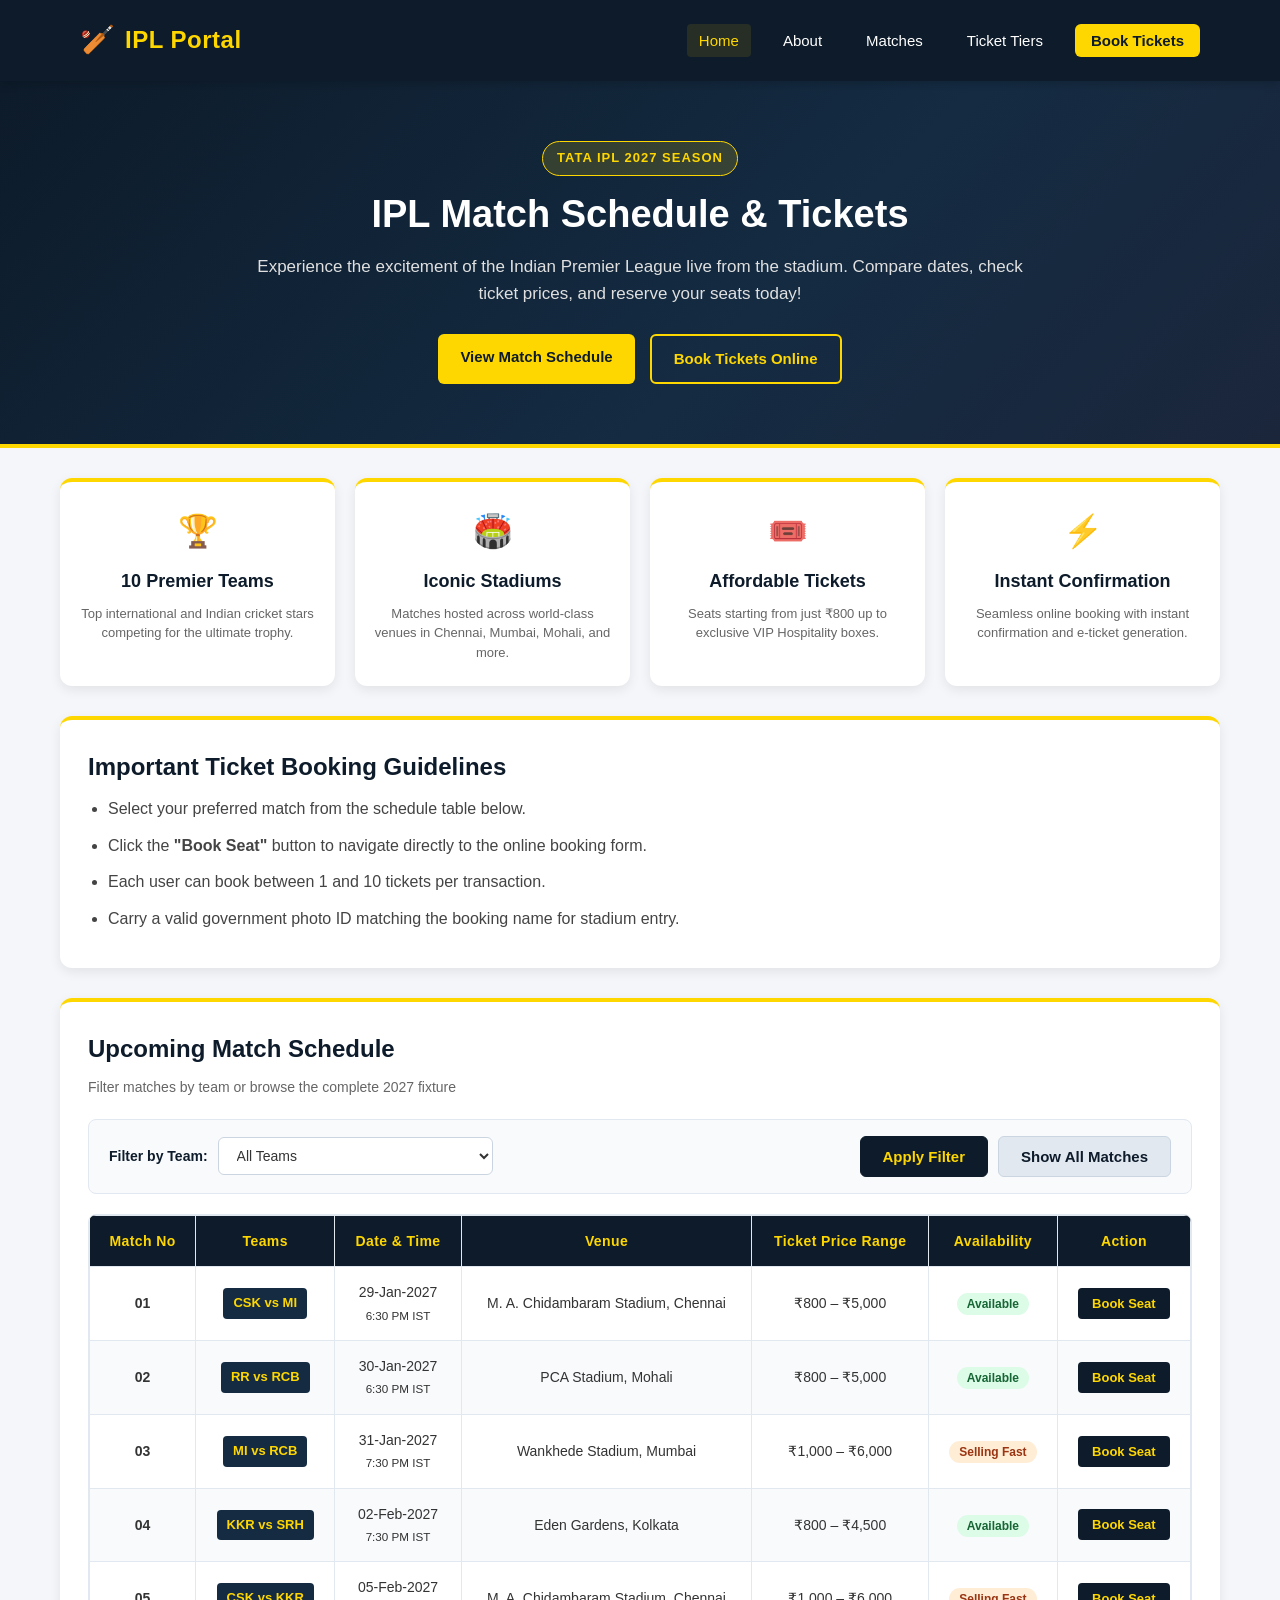
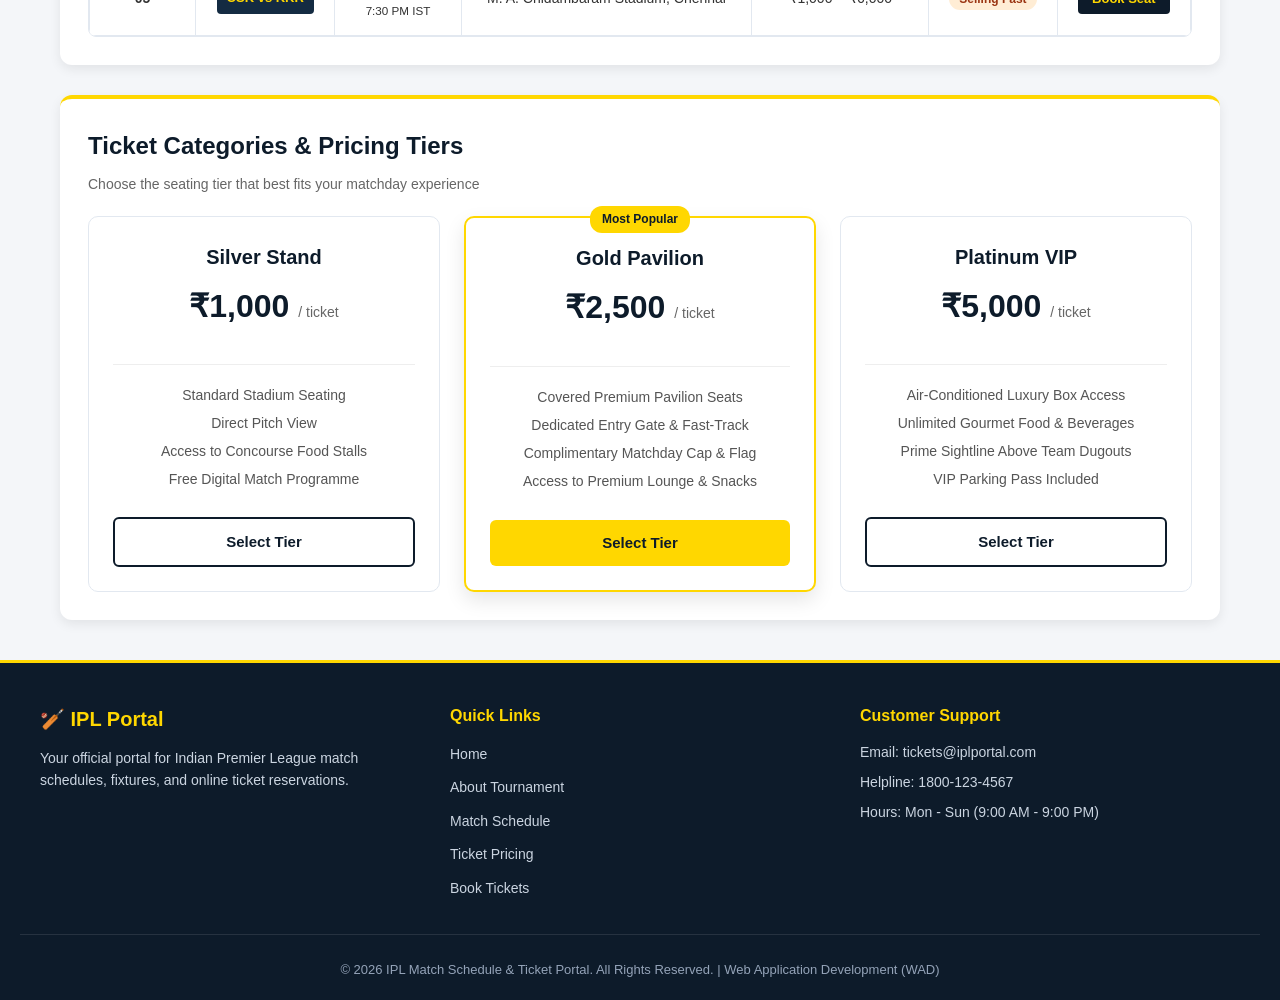
==== Assignment8/index.html @ b497ddb4 "Assignment 8: Implement responsive layout and mobile design." ====
<!DOCTYPE html>
<html lang="en">
<head>
  <meta charset="UTF-8" />
  <meta name="viewport" content="width=device-width, initial-scale=1.0" />
  <title>IPL Match Schedule & Ticket Portal - Assignment 8</title>
  <link rel="stylesheet" href="style.css" />
</head>
<body>

  <!-- Responsive Navigation Bar -->
  <header>
    <nav class="navbar">
      <div class="nav-brand">
        <span class="brand-icon">🏏</span>
        <h1 class="brand-title">IPL Portal</h1>
      </div>

      <!-- Hamburger button for mobile devices -->
      <button class="nav-toggle" id="navToggle" aria-label="Toggle navigation">
        <span class="bar"></span>
        <span class="bar"></span>
        <span class="bar"></span>
      </button>

      <ul class="nav-links" id="navLinks">
        <li><a href="#home" class="nav-link active">Home</a></li>
        <li><a href="#about" class="nav-link">About</a></li>
        <li><a href="#matches" class="nav-link">Matches</a></li>
        <li><a href="#pricing" class="nav-link">Ticket Tiers</a></li>
        <li><a href="../Assignment9/book-validation.html" class="nav-link btn-link">Book Tickets</a></li>
      </ul>
    </nav>
  </header>

  <!-- Hero Section -->
  <section class="hero" id="home">
    <div class="hero-content">
      <span class="hero-badge">TATA IPL 2027 Season</span>
      <h1>IPL Match Schedule &amp; Tickets</h1>
      <p>Experience the excitement of the Indian Premier League live from the stadium. Compare dates, check ticket prices, and reserve your seats today!</p>
      <div class="hero-actions">
        <a href="#matches" class="btn btn-gold">View Match Schedule</a>
        <a href="../Assignment9/book-validation.html" class="btn btn-outline">Book Tickets Online</a>
      </div>
    </div>
  </section>

  <!-- Main Container -->
  <main class="container">

    <!-- Responsive Information Cards (CSS Grid) -->
    <section class="card-grid" id="about">
      <div class="card stat-card">
        <div class="stat-icon">🏆</div>
        <h3>10 Premier Teams</h3>
        <p>Top international and Indian cricket stars competing for the ultimate trophy.</p>
      </div>

      <div class="card stat-card">
        <div class="stat-icon">🏟️</div>
        <h3>Iconic Stadiums</h3>
        <p>Matches hosted across world-class venues in Chennai, Mumbai, Mohali, and more.</p>
      </div>

      <div class="card stat-card">
        <div class="stat-icon">🎟️</div>
        <h3>Affordable Tickets</h3>
        <p>Seats starting from just ₹800 up to exclusive VIP Hospitality boxes.</p>
      </div>

      <div class="card stat-card">
        <div class="stat-icon">⚡</div>
        <h3>Instant Confirmation</h3>
        <p>Seamless online booking with instant confirmation and e-ticket generation.</p>
      </div>
    </section>

    <!-- Information Card -->
    <section class="card info-card">
      <h2>Important Ticket Booking Guidelines</h2>
      <ul class="info-list">
        <li>Select your preferred match from the schedule table below.</li>
        <li>Click the <strong>"Book Seat"</strong> button to navigate directly to the online booking form.</li>
        <li>Each user can book between 1 and 10 tickets per transaction.</li>
        <li>Carry a valid government photo ID matching the booking name for stadium entry.</li>
      </ul>
    </section>

    <!-- Match Schedule Section -->
    <section class="card schedule-card" id="matches">
      <div class="section-header">
        <div>
          <h2>Upcoming Match Schedule</h2>
          <p class="subtitle">Filter matches by team or browse the complete 2027 fixture</p>
        </div>
      </div>

      <!-- Filter Controls (Flexbox) -->
      <div class="filter-bar">
        <div class="filter-group">
          <label for="teamFilter">Filter by Team:</label>
          <select id="teamFilter" onchange="applyFilter()">
            <option value="all">All Teams</option>
            <option value="CSK">Chennai Super Kings (CSK)</option>
            <option value="MI">Mumbai Indians (MI)</option>
            <option value="RCB">Royal Challengers Bengaluru (RCB)</option>
            <option value="RR">Rajasthan Royals (RR)</option>
            <option value="KKR">Kolkata Knight Riders (KKR)</option>
            <option value="SRH">Sunrisers Hyderabad (SRH)</option>
          </select>
        </div>

        <div class="filter-buttons">
          <button type="button" class="btn btn-primary" onclick="applyFilter()">Apply Filter</button>
          <button type="button" class="btn btn-secondary" onclick="showAll()">Show All Matches</button>
        </div>
      </div>

      <!-- Mobile Scroll Notice -->
      <p class="table-scroll-hint">👉 Swipe horizontally to view full match details</p>

      <!-- Horizontally Scrollable Table Container -->
      <div class="table-container">
        <table class="schedule-table">
          <thead>
            <tr>
              <th>Match No</th>
              <th>Teams</th>
              <th>Date &amp; Time</th>
              <th>Venue</th>
              <th>Ticket Price Range</th>
              <th>Availability</th>
              <th>Action</th>
            </tr>
          </thead>
          <tbody id="matchTable">
            <tr data-teams="CSK MI">
              <td><strong>01</strong></td>
              <td><span class="badge team-badge">CSK vs MI</span></td>
              <td>29-Jan-2027<br /><small>6:30 PM IST</small></td>
              <td>M. A. Chidambaram Stadium, Chennai</td>
              <td>₹800 – ₹5,000</td>
              <td><span class="status-available">Available</span></td>
              <td>
                <button class="btn btn-table" onclick="bookMatch('CSK vs MI', '29-Jan-2027 6:30 PM', 'Chennai', '₹800 - ₹5000')">Book Seat</button>
              </td>
            </tr>

            <tr data-teams="RR RCB">
              <td><strong>02</strong></td>
              <td><span class="badge team-badge">RR vs RCB</span></td>
              <td>30-Jan-2027<br /><small>6:30 PM IST</small></td>
              <td>PCA Stadium, Mohali</td>
              <td>₹800 – ₹5,000</td>
              <td><span class="status-available">Available</span></td>
              <td>
                <button class="btn btn-table" onclick="bookMatch('RR vs RCB', '30-Jan-2027 6:30 PM', 'Mohali', '₹800 - ₹5000')">Book Seat</button>
              </td>
            </tr>

            <tr data-teams="MI RCB">
              <td><strong>03</strong></td>
              <td><span class="badge team-badge">MI vs RCB</span></td>
              <td>31-Jan-2027<br /><small>7:30 PM IST</small></td>
              <td>Wankhede Stadium, Mumbai</td>
              <td>₹1,000 – ₹6,000</td>
              <td><span class="status-fast">Selling Fast</span></td>
              <td>
                <button class="btn btn-table" onclick="bookMatch('MI vs RCB', '31-Jan-2027 7:30 PM', 'Mumbai', '₹1000 - ₹6000')">Book Seat</button>
              </td>
            </tr>

            <tr data-teams="KKR SRH">
              <td><strong>04</strong></td>
              <td><span class="badge team-badge">KKR vs SRH</span></td>
              <td>02-Feb-2027<br /><small>7:30 PM IST</small></td>
              <td>Eden Gardens, Kolkata</td>
              <td>₹800 – ₹4,500</td>
              <td><span class="status-available">Available</span></td>
              <td>
                <button class="btn btn-table" onclick="bookMatch('KKR vs SRH', '02-Feb-2027 7:30 PM', 'Kolkata', '₹800 - ₹4500')">Book Seat</button>
              </td>
            </tr>

            <tr data-teams="CSK KKR">
              <td><strong>05</strong></td>
              <td><span class="badge team-badge">CSK vs KKR</span></td>
              <td>05-Feb-2027<br /><small>7:30 PM IST</small></td>
              <td>M. A. Chidambaram Stadium, Chennai</td>
              <td>₹1,000 – ₹6,000</td>
              <td><span class="status-fast">Selling Fast</span></td>
              <td>
                <button class="btn btn-table" onclick="bookMatch('CSK vs KKR', '05-Feb-2027 7:30 PM', 'Chennai', '₹1000 - ₹6000')">Book Seat</button>
              </td>
            </tr>
          </tbody>
        </table>
      </div>
    </section>

    <!-- Ticket Tiers Pricing Section (CSS Grid) -->
    <section class="card" id="pricing">
      <h2>Ticket Categories &amp; Pricing Tiers</h2>
      <p class="subtitle">Choose the seating tier that best fits your matchday experience</p>

      <div class="pricing-grid">
        <div class="pricing-card">
          <div class="pricing-header">
            <h3>Silver Stand</h3>
            <p class="price">₹1,000 <span>/ ticket</span></p>
          </div>
          <ul class="pricing-features">
            <li>Standard Stadium Seating</li>
            <li>Direct Pitch View</li>
            <li>Access to Concourse Food Stalls</li>
            <li>Free Digital Match Programme</li>
          </ul>
          <a href="../Assignment9/book-validation.html" class="btn btn-outline-dark">Select Tier</a>
        </div>

        <div class="pricing-card featured">
          <div class="pricing-badge">Most Popular</div>
          <div class="pricing-header">
            <h3>Gold Pavilion</h3>
            <p class="price">₹2,500 <span>/ ticket</span></p>
          </div>
          <ul class="pricing-features">
            <li>Covered Premium Pavilion Seats</li>
            <li>Dedicated Entry Gate &amp; Fast-Track</li>
            <li>Complimentary Matchday Cap &amp; Flag</li>
            <li>Access to Premium Lounge &amp; Snacks</li>
          </ul>
          <a href="../Assignment9/book-validation.html" class="btn btn-gold">Select Tier</a>
        </div>

        <div class="pricing-card">
          <div class="pricing-header">
            <h3>Platinum VIP</h3>
            <p class="price">₹5,000 <span>/ ticket</span></p>
          </div>
          <ul class="pricing-features">
            <li>Air-Conditioned Luxury Box Access</li>
            <li>Unlimited Gourmet Food &amp; Beverages</li>
            <li>Prime Sightline Above Team Dugouts</li>
            <li>VIP Parking Pass Included</li>
          </ul>
          <a href="../Assignment9/book-validation.html" class="btn btn-outline-dark">Select Tier</a>
        </div>
      </div>
    </section>

  </main>

  <!-- Responsive Footer -->
  <footer id="contact">
    <div class="footer-container">
      <div class="footer-col">
        <h3>🏏 IPL Portal</h3>
        <p>Your official portal for Indian Premier League match schedules, fixtures, and online ticket reservations.</p>
      </div>

      <div class="footer-col">
        <h4>Quick Links</h4>
        <ul>
          <li><a href="#home">Home</a></li>
          <li><a href="#about">About Tournament</a></li>
          <li><a href="#matches">Match Schedule</a></li>
          <li><a href="#pricing">Ticket Pricing</a></li>
          <li><a href="../Assignment9/book-validation.html">Book Tickets</a></li>
        </ul>
      </div>

      <div class="footer-col">
        <h4>Customer Support</h4>
        <p>Email: tickets@iplportal.com</p>
        <p>Helpline: 1800-123-4567</p>
        <p>Hours: Mon - Sun (9:00 AM - 9:00 PM)</p>
      </div>
    </div>

    <div class="footer-bottom">
      <p>&copy; 2026 IPL Match Schedule &amp; Ticket Portal. All Rights Reserved. | Web Application Development (WAD)</p>
    </div>
  </footer>

  <!-- Beginner-friendly JavaScript -->
  <script>
    // Mobile navigation toggle
    const navToggle = document.getElementById('navToggle');
    const navLinks = document.getElementById('navLinks');

    if (navToggle) {
      navToggle.addEventListener('click', function() {
        navLinks.classList.toggle('open');
      });
    }

    // Apply filter by team
    function applyFilter() {
      let selectedTeam = document.getElementById('teamFilter').value;
      let rows = document.querySelectorAll('#matchTable tr');

      rows.forEach(function(row) {
        let teams = row.getAttribute('data-teams');
        if (selectedTeam === 'all' || (teams && teams.includes(selectedTeam))) {
          row.style.display = '';
        } else {
          row.style.display = 'none';
        }
      });
    }

    // Reset filter to show all matches
    function showAll() {
      let rows = document.querySelectorAll('#matchTable tr');
      rows.forEach(function(row) {
        row.style.display = '';
      });
      document.getElementById('teamFilter').value = 'all';
    }

    // Book match button handler with option to jump to validation form
    function bookMatch(match, date, venue, price) {
      let message = "Match Selected: " + match +
                    "\nDate: " + date +
                    "\nVenue: " + venue +
                    "\nPrice: " + price +
                    "\n\nWould you like to proceed to the Ticket Booking Form?";
      if (confirm(message)) {
        window.location.href = "../Assignment9/book-validation.html";
      }
    }
  </script>
</body>
</html>
---- Assignment8/style.css ----
/* ==========================================================================
   IPL Portal - Responsive Stylesheet (Assignment 8)
   Theme: Dark Blue & Gold
   Breakpoints:
     - Desktop: Above 1024px
     - Tablet: 768px to 1024px
     - Mobile: Below 768px
   ========================================================================== */

/* --------------------------------------------------------------------------
   1. CSS Reset & Base Styles
   -------------------------------------------------------------------------- */
* {
  box-sizing: border-box;
  margin: 0;
  padding: 0;
}

html, body {
  scroll-behavior: smooth;
  width: 100%;
  max-width: 100%;
  overflow-x: hidden;
}

body {
  font-family: Arial, Helvetica, sans-serif;
  background-color: #f4f6f9;
  color: #333333;
  line-height: 1.6;
  position: relative;
}

/* --------------------------------------------------------------------------
   2. Responsive Navigation Bar (Flexbox)
   -------------------------------------------------------------------------- */
header {
  background-color: #0d1b2a;
  box-shadow: 0 2px 10px rgba(0, 0, 0, 0.2);
  position: sticky;
  top: 0;
  z-index: 1000;
}

.navbar {
  display: flex;
  justify-content: space-between;
  align-items: center;
  max-width: 1200px;
  margin: 0 auto;
  padding: 16px 30px;
  flex-wrap: wrap;
}

.nav-brand {
  display: flex;
  align-items: center;
  gap: 10px;
}

.brand-icon {
  font-size: 28px;
}

.brand-title {
  color: #ffd700;
  font-size: 24px;
  margin: 0;
  font-weight: bold;
  letter-spacing: 0.5px;
}

.nav-links {
  display: flex;
  align-items: center;
  gap: 20px;
  list-style: none;
  margin: 0;
  padding: 0;
}

.nav-link {
  color: #ffffff;
  text-decoration: none;
  font-size: 15px;
  font-weight: 500;
  padding: 8px 12px;
  border-radius: 4px;
  transition: all 0.3s ease;
}

.nav-link:hover,
.nav-link.active {
  color: #ffd700;
  background-color: rgba(255, 215, 0, 0.1);
}

.btn-link {
  background-color: #ffd700;
  color: #0d1b2a !important;
  font-weight: bold;
  padding: 8px 16px;
  border-radius: 6px;
}

.btn-link:hover {
  background-color: #ffea00 !important;
  transform: translateY(-1px);
}

/* Mobile Toggle Hamburger Button */
.nav-toggle {
  display: none;
  flex-direction: column;
  justify-content: space-around;
  width: 32px;
  height: 26px;
  background: transparent;
  border: none;
  cursor: pointer;
  padding: 0;
}

.nav-toggle .bar {
  width: 100%;
  height: 3px;
  background-color: #ffd700;
  border-radius: 2px;
  transition: 0.3s;
}

/* --------------------------------------------------------------------------
   3. Hero Section
   -------------------------------------------------------------------------- */
.hero {
  background: linear-gradient(135deg, #0d1b2a 0%, #142b42 60%, #1b263b 100%);
  color: #ffffff;
  text-align: center;
  padding: 60px 20px;
  border-bottom: 4px solid #ffd700;
}

.hero-content {
  max-width: 800px;
  margin: 0 auto;
}

.hero-badge {
  display: inline-block;
  background-color: rgba(255, 215, 0, 0.15);
  color: #ffd700;
  border: 1px solid #ffd700;
  padding: 6px 14px;
  border-radius: 20px;
  font-size: 13px;
  font-weight: bold;
  letter-spacing: 1px;
  text-transform: uppercase;
  margin-bottom: 16px;
}

.hero h1 {
  font-size: 38px;
  margin-bottom: 16px;
  color: #ffffff;
  line-height: 1.2;
}

.hero p {
  font-size: 17px;
  color: #e0e0e0;
  margin-bottom: 26px;
}

.hero-actions {
  display: flex;
  justify-content: center;
  gap: 15px;
  flex-wrap: wrap;
}

/* --------------------------------------------------------------------------
   4. Buttons
   -------------------------------------------------------------------------- */
.btn {
  display: inline-block;
  padding: 11px 22px;
  font-size: 15px;
  font-weight: bold;
  border-radius: 6px;
  text-decoration: none;
  cursor: pointer;
  border: none;
  transition: all 0.25s ease;
  text-align: center;
}

.btn-gold {
  background-color: #ffd700;
  color: #0d1b2a;
}

.btn-gold:hover {
  background-color: #ffea00;
  box-shadow: 0 4px 12px rgba(255, 215, 0, 0.3);
}

.btn-outline {
  background-color: transparent;
  color: #ffd700;
  border: 2px solid #ffd700;
}

.btn-outline:hover {
  background-color: #ffd700;
  color: #0d1b2a;
}

.btn-primary {
  background-color: #0d1b2a;
  color: #ffd700;
  border: 1px solid #0d1b2a;
}

.btn-primary:hover {
  background-color: #29445f;
}

.btn-secondary {
  background-color: #e2e8f0;
  color: #0d1b2a;
  border: 1px solid #cbd5e1;
}

.btn-secondary:hover {
  background-color: #cbd5e1;
}

.btn-table {
  background-color: #0d1b2a;
  color: #ffd700;
  padding: 8px 14px;
  font-size: 13px;
  border-radius: 4px;
}

.btn-table:hover {
  background-color: #29445f;
  transform: scale(1.03);
}

.btn-outline-dark {
  background-color: transparent;
  color: #0d1b2a;
  border: 2px solid #0d1b2a;
  width: 100%;
}

.btn-outline-dark:hover {
  background-color: #0d1b2a;
  color: #ffd700;
}

/* --------------------------------------------------------------------------
   5. Container & Cards (CSS Grid & Flexbox)
   -------------------------------------------------------------------------- */
.container {
  max-width: 1200px;
  width: 100%;
  margin: 30px auto;
  padding: 0 20px;
}

.card {
  background-color: #ffffff;
  padding: 28px;
  margin-bottom: 30px;
  border-radius: 12px;
  border-top: 4px solid #ffd700;
  box-shadow: 0 4px 12px rgba(0, 0, 0, 0.08);
  max-width: 100%;
  min-width: 0;
  overflow: hidden;
  box-sizing: border-box;
}

.card h2 {
  color: #0d1b2a;
  font-size: 24px;
  margin-bottom: 8px;
}

.subtitle {
  color: #666;
  font-size: 14px;
  margin-bottom: 20px;
}

/* Responsive Stat Cards (CSS Grid) */
.card-grid {
  display: grid;
  grid-template-columns: repeat(4, 1fr);
  gap: 20px;
  margin-bottom: 30px;
}

.stat-card {
  margin-bottom: 0;
  text-align: center;
  padding: 24px 18px;
  transition: transform 0.25s ease;
}

.stat-card:hover {
  transform: translateY(-4px);
}

.stat-icon {
  font-size: 32px;
  margin-bottom: 10px;
}

.stat-card h3 {
  color: #0d1b2a;
  font-size: 18px;
  margin-bottom: 8px;
}

.stat-card p {
  color: #666;
  font-size: 13px;
  line-height: 1.5;
}

/* Guidelines List */
.info-list {
  padding-left: 20px;
  line-height: 1.9;
  color: #444;
}

.info-list li {
  margin-bottom: 6px;
}

/* --------------------------------------------------------------------------
   6. Filter Bar (Flexbox)
   -------------------------------------------------------------------------- */
.filter-bar {
  display: flex;
  justify-content: space-between;
  align-items: center;
  flex-wrap: wrap;
  gap: 15px;
  background-color: #f8fafc;
  padding: 16px 20px;
  border-radius: 8px;
  margin-bottom: 20px;
  border: 1px solid #e2e8f0;
}

.filter-group {
  display: flex;
  align-items: center;
  gap: 10px;
  flex-wrap: wrap;
}

.filter-group label {
  font-weight: bold;
  color: #0d1b2a;
  font-size: 14px;
}

.filter-group select {
  padding: 9px 14px;
  border-radius: 6px;
  border: 1px solid #cbd5e1;
  background-color: #ffffff;
  font-size: 14px;
  color: #333;
}

.filter-buttons {
  display: flex;
  gap: 10px;
}

/* --------------------------------------------------------------------------
   7. Horizontally Scrollable Table
   -------------------------------------------------------------------------- */
.table-scroll-hint {
  display: none;
  font-size: 13px;
  color: #718096;
  margin-bottom: 8px;
  font-weight: 500;
}

.table-container {
  width: 100%;
  max-width: 100%;
  overflow-x: auto;
  -webkit-overflow-scrolling: touch;
  border-radius: 8px;
  border: 1px solid #e2e8f0;
  display: block;
  box-sizing: border-box;
}

.schedule-table {
  width: 100%;
  border-collapse: collapse;
  min-width: 650px; /* Prevents columns from shrinking destructively */
  background-color: #ffffff;
}

.schedule-table th,
.schedule-table td {
  padding: 14px 16px;
  text-align: center;
  border: 1px solid #e2e8f0;
  font-size: 14px;
  vertical-align: middle;
}

.schedule-table th {
  background-color: #0d1b2a;
  color: #ffd700;
  font-weight: 600;
  letter-spacing: 0.4px;
}

.schedule-table tbody tr:nth-child(even) {
  background-color: #f8fafc;
}

.schedule-table tbody tr:hover {
  background-color: #edf2f7;
}

.team-badge {
  background-color: #142b42;
  color: #ffd700;
  padding: 5px 10px;
  border-radius: 4px;
  font-weight: bold;
  font-size: 13px;
  display: inline-block;
}

.status-available {
  background-color: #dcfce7;
  color: #166534;
  padding: 4px 10px;
  border-radius: 12px;
  font-size: 12px;
  font-weight: bold;
}

.status-fast {
  background-color: #ffedd5;
  color: #9a3412;
  padding: 4px 10px;
  border-radius: 12px;
  font-size: 12px;
  font-weight: bold;
}

/* --------------------------------------------------------------------------
   8. Pricing Tiers (CSS Grid)
   -------------------------------------------------------------------------- */
.pricing-grid {
  display: grid;
  grid-template-columns: repeat(3, 1fr);
  gap: 24px;
  margin-top: 20px;
}

.pricing-card {
  border: 1px solid #e2e8f0;
  border-radius: 10px;
  padding: 24px;
  text-align: center;
  position: relative;
  background-color: #ffffff;
  display: flex;
  flex-direction: column;
  justify-content: space-between;
  transition: transform 0.25s ease;
}

.pricing-card:hover {
  transform: translateY(-4px);
}

.pricing-card.featured {
  border: 2px solid #ffd700;
  box-shadow: 0 8px 20px rgba(0, 0, 0, 0.1);
}

.pricing-badge {
  position: absolute;
  top: -12px;
  left: 50%;
  transform: translateX(-50%);
  background-color: #ffd700;
  color: #0d1b2a;
  padding: 4px 12px;
  border-radius: 12px;
  font-size: 12px;
  font-weight: bold;
}

.pricing-header h3 {
  color: #0d1b2a;
  font-size: 20px;
  margin-bottom: 8px;
}

.pricing-header .price {
  font-size: 32px;
  font-weight: bold;
  color: #0d1b2a;
  margin-bottom: 16px;
}

.pricing-header .price span {
  font-size: 14px;
  color: #666;
  font-weight: normal;
}

.pricing-features {
  list-style: none;
  padding: 0;
  margin: 16px 0 24px 0;
  line-height: 2;
  font-size: 14px;
  color: #555;
  border-top: 1px solid #eee;
  padding-top: 16px;
}

.pricing-card .btn-gold {
  width: 100%;
}

/* --------------------------------------------------------------------------
   9. Footer
   -------------------------------------------------------------------------- */
footer {
  background-color: #0d1b2a;
  color: #e0e0e0;
  padding: 40px 20px 20px 20px;
  margin-top: 40px;
  border-top: 3px solid #ffd700;
}

.footer-container {
  max-width: 1200px;
  margin: 0 auto;
  display: flex;
  justify-content: space-between;
  flex-wrap: wrap;
  gap: 30px;
}

.footer-col {
  flex: 1;
  min-width: 220px;
}

.footer-col h3 {
  color: #ffd700;
  margin-bottom: 12px;
  font-size: 20px;
}

.footer-col h4 {
  color: #ffd700;
  margin-bottom: 12px;
  font-size: 16px;
}

.footer-col p {
  font-size: 14px;
  color: #cbd5e1;
  margin-bottom: 8px;
}

.footer-col ul {
  list-style: none;
  padding: 0;
}

.footer-col ul li {
  margin-bottom: 8px;
}

.footer-col ul li a {
  color: #cbd5e1;
  text-decoration: none;
  font-size: 14px;
  transition: color 0.2s;
}

.footer-col ul li a:hover {
  color: #ffd700;
}

.footer-bottom {
  text-align: center;
  padding-top: 25px;
  margin-top: 25px;
  border-top: 1px solid rgba(255, 255, 255, 0.1);
  font-size: 13px;
  color: #94a3b8;
}

/* ==========================================================================
   10. MEDIA QUERIES (Responsive Design Breakpoints)
   ========================================================================== */

/* Desktop Layout: Above 1024px */
@media (min-width: 1025px) {
  .navbar {
    padding: 18px 40px;
  }

  .card-grid {
    grid-template-columns: repeat(4, 1fr);
  }

  .pricing-grid {
    grid-template-columns: repeat(3, 1fr);
  }
}

/* Tablet Layout: 768px to 1024px */
@media (min-width: 768px) and (max-width: 1024px) {
  .navbar {
    padding: 16px 24px;
  }

  .hero {
    padding: 45px 20px;
  }

  .hero h1 {
    font-size: 30px;
  }

  .card-grid {
    grid-template-columns: repeat(2, 1fr);
    gap: 16px;
  }

  .pricing-grid {
    grid-template-columns: repeat(2, 1fr);
    gap: 16px;
  }

  .filter-bar {
    justify-content: flex-start;
  }

  .table-scroll-hint {
    display: block;
  }
}

/* Mobile Layout: Below 768px (tested at 375px) */
@media (max-width: 767px) {
  html, body {
    width: 100%;
    max-width: 100vw;
    overflow-x: hidden;
  }

  .navbar {
    padding: 14px 18px;
    width: 100%;
  }

  /* Hamburger Toggle Display */
  .nav-toggle {
    display: flex;
  }

  /* Responsive Collapsible Navigation Menu */
  .nav-links {
    display: none;
    width: 100%;
    flex-direction: column;
    align-items: stretch;
    gap: 8px;
    padding-top: 14px;
  }

  .nav-links.open {
    display: flex;
  }

  .nav-link {
    padding: 10px 12px;
    text-align: center;
    background-color: rgba(255, 255, 255, 0.05);
  }

  .hero {
    padding: 30px 14px;
  }

  .hero h1 {
    font-size: 22px;
    line-height: 1.3;
  }

  .hero p {
    font-size: 14px;
  }

  .hero-actions {
    flex-direction: column;
    gap: 10px;
  }

  .hero-actions .btn {
    width: 100%;
  }

  .container {
    padding: 0 12px;
    margin: 20px auto;
    width: 100%;
  }

  .card {
    padding: 18px 14px;
    margin-bottom: 20px;
    width: 100%;
  }

  /* Single Column Stack for Stat Cards */
  .card-grid {
    grid-template-columns: 1fr;
    gap: 14px;
  }

  /* Stack Filter Controls */
  .filter-bar {
    flex-direction: column;
    align-items: stretch;
  }

  .filter-group {
    flex-direction: column;
    align-items: stretch;
  }

  .filter-group select {
    width: 100%;
  }

  .filter-buttons {
    flex-direction: column;
  }

  .filter-buttons .btn {
    width: 100%;
  }

  /* Visual Hint for Horizontal Table Scroll */
  .table-scroll-hint {
    display: block;
  }

  /* Single Column Stack for Pricing Tiers */
  .pricing-grid {
    grid-template-columns: 1fr;
    gap: 18px;
  }

  /* Footer Stack */
  .footer-container {
    flex-direction: column;
    gap: 24px;
  }

  .footer-col {
    min-width: 100%;
  }
}
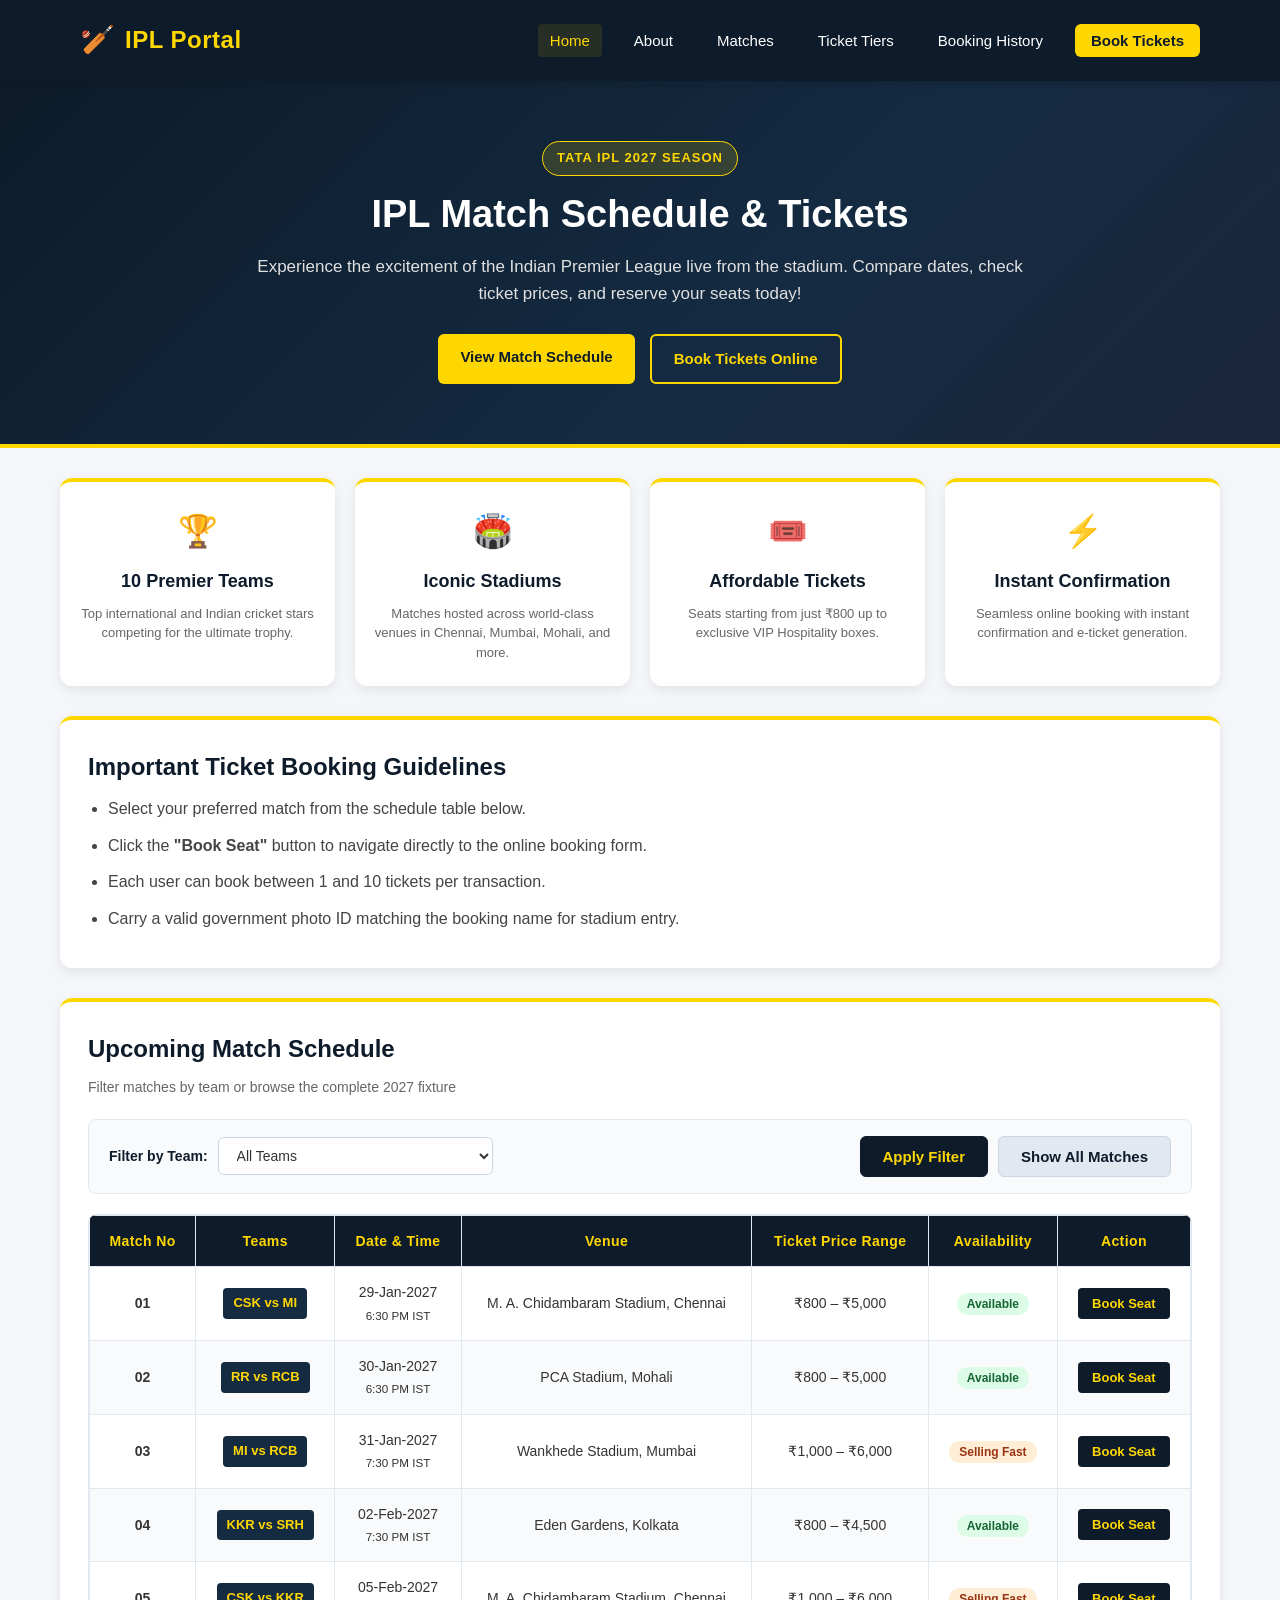
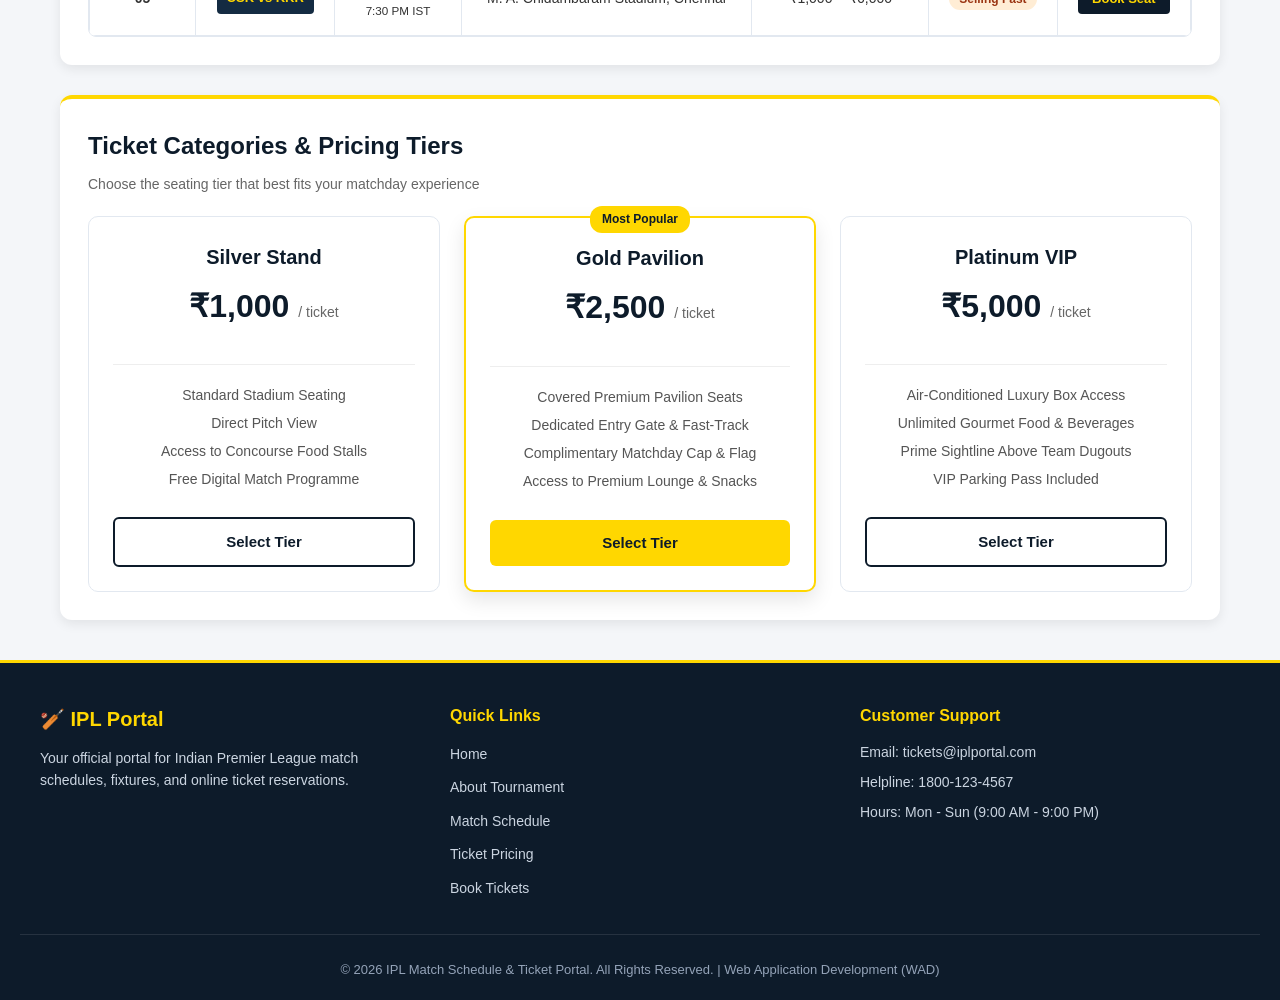
==== commit 28f2c69e: "Add IPL ticket booking history and booking statistics" ====
--- a/Assignment8/index.html
+++ b/Assignment8/index.html
@@ -28,6 +28,7 @@
         <li><a href="#about" class="nav-link">About</a></li>
         <li><a href="#matches" class="nav-link">Matches</a></li>
         <li><a href="#pricing" class="nav-link">Ticket Tiers</a></li>
+        <li><a href="../Assignment9/book-validation.html#history" class="nav-link">Booking History</a></li>
         <li><a href="../Assignment9/book-validation.html" class="nav-link btn-link">Book Tickets</a></li>
       </ul>
     </nav>
